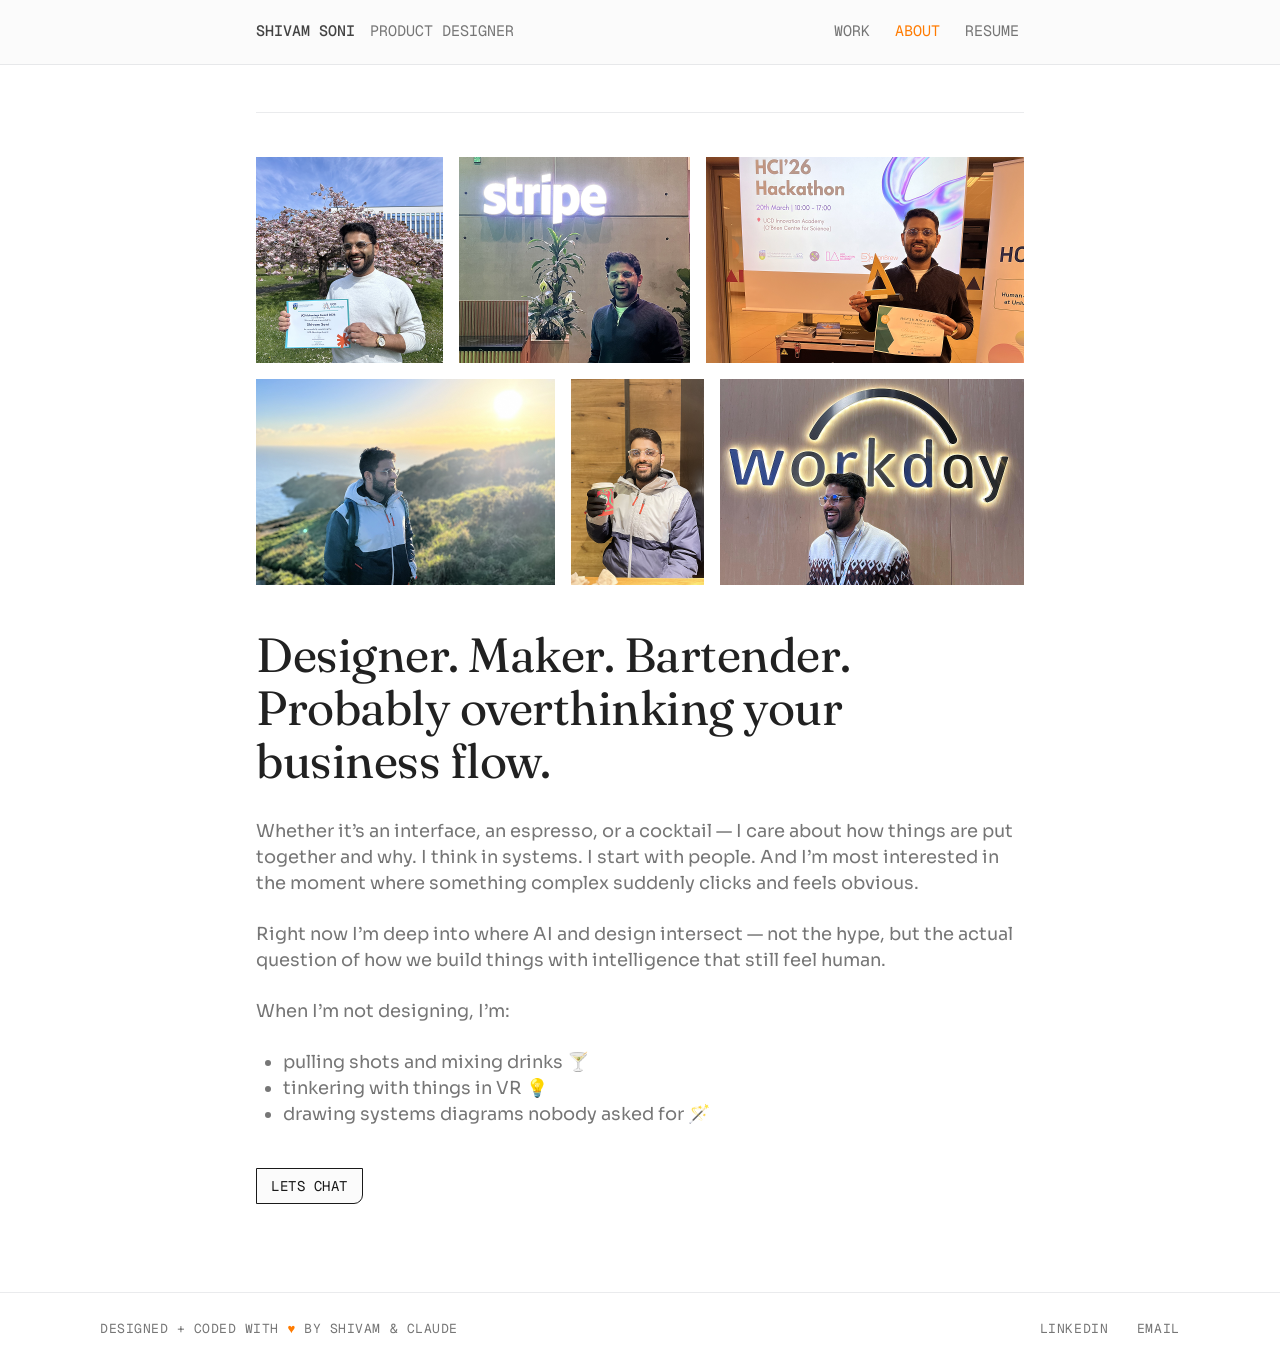
==== about.html @ 8c29c702 "Home mockups: use single supplied image per case; mail-only Lets Chat - Each homepage case media is " ====
<!DOCTYPE html>
<html lang="en">
<head>
  <meta charset="UTF-8" />
  <meta name="viewport" content="width=device-width, initial-scale=1.0" />
  <title>About — Shivam Soni</title>
  <meta name="description" content="About Shivam Soni — product designer, maker and bartender who thinks in systems and starts with people, now working where AI and design intersect." />

  <!-- Open Graph -->
  <meta property="og:type" content="website" />
  <meta property="og:title" content="About — Shivam Soni" />
  <meta property="og:description" content="Designer. Maker. Bartender. Probably overthinking your business flow." />
  <meta property="og:image" content="assets/img/kickfurther/hero.png" />

  <link rel="preconnect" href="https://fonts.googleapis.com" />
  <link rel="preconnect" href="https://fonts.gstatic.com" crossorigin />
  <link href="https://fonts.googleapis.com/css2?family=Fraunces:opsz,wght@9..144,400;9..144,500;9..144,600&family=Mukta:wght@400;500;600;700&family=Sora:wght@400;600&family=Geist+Mono:wght@400;500&display=swap" rel="stylesheet" />
  <link rel="stylesheet" href="assets/css/styles.css" />
</head>
<body class="home about">

  <!-- ===================== TOP NAV ===================== -->
  <header class="site-nav">
    <div class="site-nav__inner">
      <div class="site-nav__rail" aria-hidden="true"></div>
      <div class="site-nav__col">
      <a class="brand" href="index.html">
        <span class="brand__name">Shivam Soni</span>
        <span class="brand__role">Product Designer</span>
      </a>
      <nav class="site-nav__nav" aria-label="Primary">
        <button class="site-nav__toggle" type="button" aria-expanded="false" aria-controls="nav-menu">
          <span>About</span>
          <svg class="site-nav__caret" viewBox="0 0 24 24" fill="none" aria-hidden="true"><path d="M6 9l6 6 6-6" stroke="currentColor" stroke-width="2" stroke-linecap="round" stroke-linejoin="round" /></svg>
        </button>
        <div class="site-nav__links" id="nav-menu">
          <a href="index.html">Work</a>
          <a href="about.html" class="is-current" aria-current="page">About</a>
          <a href="https://drive.google.com/file/d/1szhlKCJLZO5032RSUDJxsAey4lzY45WD/view?usp=drive_link" target="_blank" rel="noopener noreferrer">Resume</a>
        </div>
      </nav>
      </div>
    </div>
  </header>

  <!-- ===================== ABOUT ===================== -->
  <div class="home-layout">
    <main class="home-content">
      <div class="about-stack">

        <hr class="about-divider" />

        <!-- ===== Photo bento ===== -->
        <section class="about-bento" aria-label="Moments">
          <div class="about-bento__row about-bento__row--1">
            <figure class="about-bento__cell asset-slot" data-caption="Cherry blossoms &amp; a certificate">
              <img src="assets/img/about/photo-1.png" alt="Shivam holding a certificate under cherry blossoms" />
            </figure>
            <figure class="about-bento__cell asset-slot" data-caption="At the Stripe office">
              <img src="assets/img/about/photo-2.png" alt="Shivam in front of a Stripe sign" />
            </figure>
            <figure class="about-bento__cell asset-slot" data-caption="HCI&rsquo;26 Hackathon award">
              <img src="assets/img/about/photo-3.png" alt="Shivam holding an award at the HCI 2026 Hackathon" />
            </figure>
          </div>
          <div class="about-bento__row about-bento__row--2">
            <figure class="about-bento__cell asset-slot" data-caption="Sunset over the hills">
              <img src="assets/img/about/photo-4.png" alt="Shivam on a hillside at sunset" />
            </figure>
            <figure class="about-bento__cell asset-slot" data-caption="Coffee in hand">
              <img src="assets/img/about/photo-5.png" alt="Shivam holding a drink" />
            </figure>
            <figure class="about-bento__cell asset-slot" data-caption="At the Workday office">
              <img src="assets/img/about/photo-6.png" alt="Shivam in front of a Workday sign" />
            </figure>
          </div>
        </section>

        <!-- ===== Text ===== -->
        <div class="about-text">
          <h1 class="about-heading">Designer. Maker. Bartender. Probably overthinking your business flow.</h1>

          <div class="about-body">
            <p>Whether it&rsquo;s an interface, an espresso, or a cocktail &mdash; I care about how things are put together and why. I think in systems. I start with people. And I&rsquo;m most interested in the moment where something complex suddenly clicks and feels obvious.</p>
            <p>Right now I&rsquo;m deep into where AI and design intersect &mdash; not the hype, but the actual question of how we build things with intelligence that still feel human.</p>
            <p>When I&rsquo;m not designing, I&rsquo;m:</p>
            <ul>
              <li>pulling shots and mixing drinks &#127864;</li>
              <li>tinkering with things in VR &#128161;</li>
              <li>drawing systems diagrams nobody asked for &#129668;</li>
            </ul>
          </div>
        </div>

      </div>

      <div class="about-cta-wrap">
        <a class="about-cta" href="mailto:shivamsoni164@gmail.com">Lets Chat</a>
      </div>
    </main>
  </div>

  <!-- ===================== FOOTER ===================== -->
  <footer class="site-footer">
    <div class="site-footer__inner">
      <p class="site-footer__credit">Designed + Coded with <span class="heart">&hearts;</span> by Shivam &amp; Claude</p>
      <nav class="site-footer__links" aria-label="Social">
        <a href="https://www.linkedin.com/in/designbyshivam/" target="_blank" rel="noopener noreferrer">LinkedIn</a>
        <a href="mailto:shivamsoni164@gmail.com" target="_blank" rel="noopener noreferrer">Email</a>
      </nav>
    </div>
  </footer>

  <script src="assets/js/main.js"></script>
</body>
</html>
---- assets/css/styles.css ----
/* =====================================================================
   Sahayya case study — Shivam Soni
   Design tokens mirrored from Figma (Portfolio-Collab, node 13:1399)
   ===================================================================== */

:root {
  /* =================================================================
     Design tokens — single source of truth for the whole site.
     Values mirror the Figma "Mode 1" token export (Grey + Tangy Orange).
     ================================================================= */

  /* ---- Grey ramp (Figma "Grey") ---- */
  --grey-40:  #fbfbfb;
  --grey-50:  #fafafa;
  --grey-100: #f5f5f5;
  --grey-200: #e6e6e6;
  --grey-300: #d6d6d6;
  --grey-400: #a5a5a5;
  --grey-500: #767676;
  --grey-600: #575757;
  --grey-700: #434343;
  --grey-800: #212121;
  --grey-900: #1a1a1a;
  --grey-950: #0a0a0a;

  /* ---- Tangy Orange ramp (Figma "Tangy Orange") — brand accent ---- */
  --tangy-50:  #fff9ec;
  --tangy-100: #fff2d3;
  --tangy-200: #ffe2a5;
  --tangy-300: #ffcc6d;
  --tangy-400: #ffab32;
  --tangy-500: #ff910a;
  --tangy-600: #ff7b00;
  --tangy-700: #cc5902;
  --tangy-800: #a1460b;
  --tangy-900: #823b0c;
  --tangy-950: #461c04;

  /* ---- Semantic aliases (use these in components) ---- */
  --accent:        var(--tangy-600);   /* primary brand accent  #ff7b00 */
  --accent-strong: var(--tangy-700);   /* hover / pressed        #cc5902 */
  --accent-soft:   var(--tangy-400);   /* soft accent rules      #ffab32 */
  --accent-tint:   var(--tangy-50);    /* faint accent surface   #fff9ec */

  /* ---- Product / illustrative colours (NOT brand tokens — see note) ---- */
  --blue:       #3b41e3;      /* Sahayya app UI recreation */
  --blue-10:    #f5f5fe;
  --error:      #ff5630;      /* SQL-error dialog (semantic red) */
  --success:    #1f8a4c;      /* "mandatory/positive" status pill */

  /* ---- Surfaces ---- */
  --bg:            #ffffff;
  --persona-bg:    #f6efe6;   /* warm cream card (illustrative) */
  --lavender:      #f4f0fe;   /* hero placeholder tint (illustrative) */
  --hairline:      rgba(50, 64, 79, 0.10);

  /* ---- Type ---- */
  --font-sans: "Mukta", "Ek Mukta", -apple-system, BlinkMacSystemFont, "Segoe UI", Roboto, Arial, sans-serif;
  --font-mono: "Geist Mono", ui-monospace, SFMono-Regular, Menlo, Consolas, monospace;
  /* Serif display face for headings (Fraunces), matching the Figma design */
  --font-display: "Fraunces", Georgia, "Times New Roman", serif;
  /* Body/UI face for the Home + About pages (Figma uses Sora) */
  --font-body: "Sora", -apple-system, BlinkMacSystemFont, "Segoe UI", Roboto, Arial, sans-serif;

  /* ---- Layout ---- */
  --nav-h: 64px;
  --content-max: 768px;
  --sidebar-w: 200px;
  --gutter: 64px;
  --page-pad-x: 60px;
  --wrap-max: 1200px;
  --section-gap: 88px;
}

/* ---------------------------------------------------------------- reset */
*,
*::before,
*::after { box-sizing: border-box; }

html { scroll-behavior: smooth; scroll-padding-top: calc(var(--nav-h) + 24px); }

body {
  margin: 0;
  background: var(--bg);
  color: var(--grey-600);
  font-family: var(--font-sans);
  font-size: 18px;
  line-height: 1.6;
  -webkit-font-smoothing: antialiased;
  text-rendering: optimizeLegibility;
}

img { max-width: 100%; display: block; }
a { color: inherit; text-decoration: none; }

/* ================================================================= NAV */
.site-nav {
  position: sticky;
  top: 0;
  z-index: 100;
  background: var(--grey-40);            /* Figma grey/40 #fbfbfb */
  border-bottom: 1px solid var(--hairline);
}
.site-nav__inner {
  max-width: var(--wrap-max);
  margin: 0 auto;
  min-height: var(--nav-h);
  padding: 20px var(--page-pad-x) 21px;
  display: flex;
  align-items: center;
  gap: var(--gutter);
}
/* Empty rail + capped column mirror the page's content layout exactly,
   so the brand/links line up with the intro + cards below at every width. */
.site-nav__rail { flex: 0 0 var(--sidebar-w); }
.site-nav__col {
  flex: 1 1 auto;
  min-width: 0;
  max-width: var(--content-max);
  display: flex;
  align-items: center;
  justify-content: space-between;
}
.brand {
  display: flex;
  gap: 15px;
  align-items: flex-start;
  font-family: var(--font-mono);
  font-size: 15px;
  line-height: 22.5px;
  text-transform: uppercase;
}
.brand__name  { color: var(--grey-700); font-weight: 500; }
.brand__role  { color: var(--grey-500); }

/* ---- Primary nav wrapper (holds the desktop links + mobile toggle) ---- */
.site-nav__nav { position: relative; display: flex; align-items: center; }

.site-nav__links {
  display: flex;
  align-items: center;
  gap: 15px;
  font-family: var(--font-mono);
  font-size: 15px;
  line-height: 22.5px;
  text-transform: uppercase;
  color: var(--grey-500);
}
.site-nav__links a {
  padding: 0 5px;
  color: var(--grey-500);
  transition: color .18s ease;
}
.site-nav__links a:hover { color: var(--grey-700); }
.site-nav__links a.is-current { color: var(--accent); }

/* ---- Mobile dropdown toggle (hidden on desktop) ---- */
.site-nav__toggle {
  display: none;
  align-items: center;
  gap: 2px;
  padding: 0 5px;
  margin: 0;
  border: 0;
  background: none;
  cursor: pointer;
  font-family: var(--font-mono);
  font-size: 15px;
  line-height: 22.5px;
  text-transform: uppercase;
  color: var(--accent);
}
.site-nav__caret {
  width: 24px;
  height: 24px;
  flex: 0 0 auto;
  transition: transform .18s ease;
}
.site-nav__toggle[aria-expanded="true"] .site-nav__caret { transform: rotate(180deg); }

/* ============================================================== LAYOUT */
.layout {
  max-width: var(--wrap-max);
  margin: 0 auto;
  padding: 72px var(--page-pad-x) 40px;
  display: flex;
  align-items: flex-start;
  gap: var(--gutter);
}

/* ---- Sidebar ---- */
.sidebar {
  position: sticky;
  top: calc(var(--nav-h) + 40px);
  flex: 0 0 var(--sidebar-w);
  width: var(--sidebar-w);
}
.sidebar__back {
  display: inline-block;
  font-family: var(--font-mono);
  font-size: 13px;
  text-transform: uppercase;
  letter-spacing: .06em;
  color: var(--grey-500);
  margin-bottom: 28px;
  transition: color .18s ease;
}
.sidebar__back:hover { color: var(--grey-800); }

.section-nav { display: flex; flex-direction: column; gap: 12px; }
.section-nav__link {
  font-family: var(--font-mono);
  font-size: 13px;
  text-transform: uppercase;
  letter-spacing: .04em;
  color: var(--grey-400);
  transition: color .18s ease;
  width: fit-content;
}
.section-nav__link:hover { color: var(--grey-600); }
.section-nav__link.is-active { color: var(--grey-900); }

/* ---- Content column ---- */
.content {
  flex: 1 1 auto;
  min-width: 0;
  max-width: var(--content-max);
}

.section { margin-bottom: var(--section-gap); }
.section:last-child { margin-bottom: 0; }

/* ============================================================ TYPE-SETS */
.eyebrow {
  font-family: var(--font-mono);
  font-size: 15px;
  letter-spacing: .04em;
  text-transform: uppercase;
  color: var(--grey-400);
  margin: 0 0 22px;
}

.hero__title {
  font-family: var(--font-display);
  font-optical-sizing: auto;
  font-size: clamp(32px, 4.8vw, 48px);
  line-height: 1.06;
  letter-spacing: -0.015em;
  color: var(--grey-800);
  font-weight: 400;
  margin: 0 0 22px;
}
.hero__subtitle {
  font-size: clamp(19px, 2.2vw, 22px);
  line-height: 1.45;
  color: var(--grey-400);
  margin: 0 0 40px;
  max-width: 680px;
}

.section__title {
  font-family: var(--font-display);
  font-optical-sizing: auto;
  font-size: clamp(28px, 4vw, 42px);
  line-height: 1.12;
  letter-spacing: -0.005em;
  color: var(--grey-800);
  font-weight: 400;
  margin: 0 0 20px;
}

.body {
  font-size: clamp(18px, 2.2vw, 22px);
  line-height: 1.45;
  color: var(--grey-500);
  margin: 0 0 22px;
  max-width: var(--content-max);
}
.body:last-child { margin-bottom: 0; }
.body strong { color: var(--grey-800); font-weight: 600; }

.caption {
  font-family: var(--font-mono);
  font-size: 13px;
  color: var(--grey-400);
  margin: 12px 0 28px;
}

/* ================================================================ META */
.meta {
  display: grid;
  grid-template-columns: repeat(4, 1fr);
  gap: 48px;
  margin: 0;
  padding-top: 8px;
}
.meta__col dt {
  font-family: var(--font-mono);
  font-size: 14px;
  text-transform: uppercase;
  letter-spacing: .03em;
  color: var(--grey-500);
  margin-bottom: 8px;
}
.meta__col dd {
  margin: 0;
  font-size: 16px;
  line-height: 1.5;
  color: var(--grey-600);
}

/* ======================================================= ASSET SLOTS */
/* Framed placeholders that "just work" whether or not the real
   exported image is present. When the <img> loads, it covers the
   placeholder; when it 404s, main.js reveals a labelled panel.       */
.asset-slot {
  position: relative;
  margin: 0 0 32px;
  border: 1px solid var(--hairline);
  border-radius: 6px;
  overflow: hidden;
  background: var(--lavender);
}
.asset-slot img { width: 100%; height: auto; display: block; }

.asset-slot.is-missing { background: var(--grey-40); }
.asset-slot.is-missing img { display: none; }
.asset-slot.is-missing::after {
  content: attr(data-caption) " — add to /images";
  display: flex;
  align-items: center;
  justify-content: center;
  text-align: center;
  padding: 24px;
  min-height: 100%;
  font-family: var(--font-mono);
  font-size: 13px;
  color: var(--grey-400);
  background:
    repeating-linear-gradient(45deg, transparent, transparent 11px, rgba(0,0,0,.02) 11px, rgba(0,0,0,.02) 12px);
}
/* Give empty slots a sensible height via aspect ratios */
.hero__image { aspect-ratio: 766 / 512; }
.diagram { aspect-ratio: 761 / 325; }
.diagram--matrix { aspect-ratio: 768 / 630; background: var(--grey-40); }
.diagram--wide { aspect-ratio: 768 / 158; }
.asset-slot.is-missing { aspect-ratio: auto; }
/* When a real image is present, let it define the height (avoids crop/gap
   when an export's ratio differs slightly from the placeholder box). */
.asset-slot:has(img) { aspect-ratio: auto; border: none; background: transparent; border-radius: 0; }
.asset-slot.is-missing.hero__image::after { min-height: 320px; }
.asset-slot.is-missing.diagram::after { min-height: 240px; }
.asset-slot.is-missing.diagram--matrix::after { min-height: 420px; }
.asset-slot.is-missing.diagram--wide::after { min-height: 120px; }

/* Small dialog image — keep it dialog-sized, not full width */
.error-slot { max-width: 420px; }

/* ============================================================ PERSONA */
.persona {
  display: grid;
  grid-template-columns: 320px 1fr;
  gap: 0;
  background: var(--persona-bg);
  border-radius: 10px;
  overflow: hidden;
  margin-bottom: 40px;
}
.persona__media {
  position: relative;
  min-height: 340px;
  background: #e9ddcb;
}
.persona__photo {
  margin: 0;
  border: none;
  border-radius: 0;
  height: 100%;
  background: #e2d4bf;
}
.persona__photo,
.persona__photo img { height: 100%; }
.persona__photo img { object-fit: cover; }
.persona__photo.is-missing { aspect-ratio: auto; }
.persona__photo.is-missing::after { min-height: 340px; }

.persona__body { padding: 32px 34px; }
.persona__kicker {
  font-family: var(--font-mono);
  font-size: 12px;
  letter-spacing: .08em;
  text-transform: uppercase;
  color: var(--accent);
  margin: 0 0 14px;
}
.persona__name {
  font-size: 32px;
  line-height: 1.1;
  font-weight: 600;
  color: var(--grey-800);
  margin: 0 0 14px;
}
.persona__name span { color: var(--accent); }
.persona__desc {
  font-size: 16px;
  color: var(--grey-600);
  margin: 0 0 20px;
}
.persona__quote {
  margin: 0 0 22px;
  padding-left: 16px;
  border-left: 2px solid var(--accent-soft);
  font-size: 16px;
  font-style: italic;
  color: var(--grey-700);
}

/* ---- chips ---- */
.chip-row { list-style: none; margin: 0; padding: 0; display: flex; flex-wrap: wrap; gap: 8px; }
.chip {
  font-family: var(--font-mono);
  font-size: 12px;
  letter-spacing: .02em;
  color: var(--grey-600);
  background: rgba(255, 255, 255, 0.7);
  border: 1px solid rgba(0, 0, 0, 0.06);
  border-radius: 999px;
  padding: 6px 12px;
  white-space: nowrap;
}
.chip--overlay {
  position: absolute;
  z-index: 2;
  background: rgba(255, 255, 255, 0.92);
  box-shadow: 0 2px 10px rgba(0, 0, 0, 0.08);
}
.chip--a { top: 16px; left: 16px; }
.chip--b { bottom: 16px; left: 16px; }

/* =============================================================== HMW */
.hmw { list-style: none; margin: 22px 0; padding: 0; display: flex; flex-direction: column; gap: 28px; }
.hmw__item {
  border-left: 2px solid var(--accent-soft);
  padding: 2px 0 2px 18px;
  font-style: italic;
  font-size: 18px;
  line-height: 1.5;
  color: var(--grey-600);
}
.hmw__item strong { color: var(--grey-800); font-weight: 600; }

/* ========================================================= UI CARD */
.ui-card {
  border: 1px solid var(--grey-300);
  border-radius: 8px;
  overflow: hidden;
  background: #fff;
  box-shadow: 0 8px 30px rgba(0, 0, 0, 0.05);
  margin: 8px 0 4px;
}
.ui-card__tabs {
  display: flex;
  flex-wrap: wrap;
  gap: 4px;
  padding: 10px 14px 0;
  background: var(--blue-10);
  border-bottom: 1px solid var(--grey-300);
}
.ui-tab {
  font-family: var(--font-mono);
  font-size: 12px;
  color: var(--grey-500);
  padding: 8px 12px;
  border-radius: 6px 6px 0 0;
}
.ui-tab.is-active { color: var(--blue); background: #fff; font-weight: 500; box-shadow: inset 0 -2px 0 var(--blue); }
.ui-card__meta {
  display: flex;
  align-items: center;
  flex-wrap: wrap;
  gap: 10px;
  padding: 14px 18px;
  font-family: var(--font-mono);
  font-size: 12px;
  color: var(--grey-500);
}
.ui-status {
  font-family: var(--font-mono);
  font-size: 11px;
  text-transform: uppercase;
  letter-spacing: .04em;
  padding: 3px 9px;
  border-radius: 999px;
}
.ui-status--positive { color: var(--success); background: rgba(31, 138, 76, 0.10); }
.ui-status--mandatory { color: var(--accent); background: var(--accent-tint); }

.ui-table-wrap { overflow-x: auto; }
.ui-table { width: 100%; border-collapse: collapse; font-size: 14px; min-width: 460px; }
.ui-table th {
  text-align: left;
  font-family: var(--font-mono);
  font-size: 11px;
  text-transform: uppercase;
  letter-spacing: .04em;
  color: var(--grey-400);
  font-weight: 500;
  padding: 10px 18px;
  border-bottom: 1px solid var(--grey-300);
  background: var(--grey-40);
}
.ui-table td { padding: 11px 18px; color: var(--grey-700); border-bottom: 1px solid var(--grey-300); }
.ui-table__section td {
  font-family: var(--font-mono);
  font-size: 11px;
  text-transform: uppercase;
  letter-spacing: .05em;
  color: var(--grey-500);
  background: var(--blue-10);
}
.ui-table tbody tr:last-child td { border-bottom: none; }
.ui-card__remark {
  margin: 0;
  padding: 14px 18px 16px;
  font-size: 14px;
  color: var(--grey-600);
  border-top: 1px solid var(--grey-300);
}
.ui-card__remark span {
  font-family: var(--font-mono);
  font-size: 11px;
  text-transform: uppercase;
  letter-spacing: .04em;
  color: var(--grey-400);
  margin-right: 10px;
}

/* ======================================================= ERROR CARD */
.error-card {
  border: 1px solid rgba(255, 86, 48, 0.35);
  border-radius: 8px;
  background: #fff;
  max-width: 420px;
  margin: 8px 0 32px;
  overflow: hidden;
  box-shadow: 0 8px 30px rgba(0, 0, 0, 0.05);
}
.error-card__head {
  display: flex;
  align-items: center;
  gap: 10px;
  background: rgba(255, 86, 48, 0.08);
  color: var(--error);
  font-weight: 600;
  font-size: 15px;
  padding: 14px 18px;
  border-bottom: 1px solid rgba(255, 86, 48, 0.2);
}
.error-card__dot { width: 10px; height: 10px; border-radius: 50%; background: var(--error); flex: 0 0 auto; }
.error-card__label {
  font-family: var(--font-mono);
  font-size: 11px;
  text-transform: uppercase;
  letter-spacing: .05em;
  color: var(--grey-400);
  margin: 16px 18px 6px;
}
.error-card__body { margin: 0; padding: 0 18px 18px; font-size: 14px; color: var(--grey-600); line-height: 1.6; }

/* ============================================================= FOOTER */
.site-footer {
  border-top: 1px solid var(--hairline);
  margin-top: 40px;
}
.site-footer__inner {
  max-width: var(--wrap-max);
  margin: 0 auto;
  padding: 26px var(--page-pad-x);
  display: flex;
  align-items: center;
  justify-content: space-between;
  gap: 20px;
}
.site-footer__credit {
  font-family: var(--font-mono);
  font-size: 13px;
  text-transform: uppercase;
  letter-spacing: .04em;
  color: var(--grey-500);
  margin: 0;
}
.heart { color: var(--accent); }
.site-footer__links {
  display: flex;
  gap: 28px;
  font-family: var(--font-mono);
  font-size: 13px;
  text-transform: uppercase;
  letter-spacing: .05em;
  color: var(--grey-500);
}
.site-footer__links a { transition: color .18s ease; }
.site-footer__links a:hover { color: var(--grey-800); }

/* ============================================================== HOME */
.visually-hidden {
  position: absolute; width: 1px; height: 1px; padding: 0; margin: -1px;
  overflow: hidden; clip: rect(0 0 0 0); white-space: nowrap; border: 0;
}
/* Homepage has no sidebar, so its content is a single column centred on
   the page (not offset by an empty rail like the case-study layout). */
.home-layout {
  max-width: calc(var(--content-max) + var(--page-pad-x) * 2);
  margin: 0 auto;
  padding: 72px var(--page-pad-x) 40px;
}
.home-rail { display: none; }
.home-content { min-width: 0; max-width: none; }

/* Centre the shared nav on the homepage so it lines up with that column */
.home .site-nav__rail { display: none; }
.home .site-nav__col { margin: 0 auto; }

/* =====================================================================
   HOME PAGE (Figma 273:76 desktop / 313:3715 mobile)
   Wide two-column layout: hero (heading + intro), then case rows pairing
   a text column with a MacBook browser mockup. Two-column >=1280px,
   single-column stack below (tablet + mobile).
   ===================================================================== */
/* Full-width nav on the homepage (no sidebar rail; not the centred About nav) */
.hp .site-nav__rail { display: none; }
.hp .site-nav__col { max-width: none; }

.hp-main {
  max-width: calc(1602px + var(--page-pad-x) * 2);
  margin: 0 auto;
  padding: clamp(48px, 8vw, 120px) var(--page-pad-x);
}
.hp-stack { display: flex; flex-direction: column; gap: 44px; }

/* ---- Hero ---- */
.hp-hero {
  display: flex;
  gap: 60px;
  align-items: flex-end;
  padding-bottom: 40px;
}
.hp-hero__title {
  flex: 642 1 0;
  min-width: 0;
  margin: 0;
  font-family: var(--font-display);
  font-optical-sizing: auto;
  font-weight: 400;
  font-size: clamp(24px, 3.4vw, 45px);
  line-height: 1.3;
  letter-spacing: -0.023em;
  color: var(--grey-900);
}
.hp-hero__title strong { font-weight: 600; }
.hp-hero__intro {
  flex: 900 1 0;
  min-width: 0;
  margin: 0;
  font-family: var(--font-body);
  font-size: clamp(14px, 1.15vw, 18px);
  line-height: 1.56;
  letter-spacing: 0.005em;
  color: var(--grey-700);
}
.hp-hero__intro strong { font-weight: 600; }

.hp-divider { border: 0; border-top: 1px solid var(--grey-300); margin: 0; }

/* ---- Work ---- */
.hp-work { display: flex; flex-direction: column; gap: 60px; padding-top: 40px; }
.hp-case {
  display: flex;
  gap: 60px;
  align-items: flex-start;
  text-decoration: none;
  color: inherit;
  border-radius: 12px;
  outline-offset: 8px;
}
.hp-case__text {
  flex: 642 1 0;
  min-width: 0;
  display: flex;
  flex-direction: column;
  gap: 36px;
}
.hp-case__head { display: flex; flex-direction: column; gap: 22px; }
.hp-eyebrow {
  font-family: var(--font-mono);
  font-size: clamp(12px, 1vw, 16px);
  line-height: 1.4;
  letter-spacing: .02em;
  text-transform: uppercase;
  color: var(--grey-400);
  margin: 0;
}
.hp-case__title {
  font-family: var(--font-display);
  font-optical-sizing: auto;
  font-weight: 400;
  font-size: clamp(22px, 2.6vw, 34px);
  line-height: 1.14;
  letter-spacing: -0.01em;
  color: var(--grey-900);
  margin: 0;
  transition: color .2s ease;
}
.hp-case__subtitle {
  font-family: var(--font-body);
  font-size: clamp(14px, 1.15vw, 18px);
  line-height: 1.45;
  color: var(--grey-700);
  margin: 0;
}
.hp-meta { display: flex; flex-wrap: wrap; gap: 16px 16px; margin: 0; }
.hp-meta__col { display: flex; flex-direction: column; gap: 8px; flex: 0 0 auto; min-width: 140px; }
.hp-meta__col dt {
  font-family: var(--font-mono);
  font-size: clamp(12px, 1vw, 16px);
  line-height: 1.4;
  text-transform: uppercase;
  color: var(--grey-600);
}
.hp-meta__col dd {
  margin: 0;
  font-family: var(--font-body);
  font-size: clamp(14px, 1.15vw, 18px);
  line-height: 1.33;
  color: var(--grey-400);
}
.hp-case:hover .hp-case__title { color: var(--accent); }
.hp-case:focus-visible { outline: 2px solid var(--accent); }

/* ---- Case media (single browser-mockup image supplied by the designer) ---- */
.hp-case__media { flex: 900 1 0; min-width: 0; margin: 0; }
.hp-case__media.asset-slot { border: 0; border-radius: 0; background: transparent; }
.hp-case__media.asset-slot:not(.is-missing) { aspect-ratio: auto; }
.hp-case__media img { width: 100%; height: auto; display: block; }
/* Placeholder box until the mockup image is uploaded */
.hp-case__media.is-missing { aspect-ratio: 1600 / 1000; background: var(--grey-100); }
.hp-case__media.is-missing::after { min-height: 200px; }

/* Stack to a single column on tablet + mobile; laptop mockup goes on top */
@media (max-width: 1279px) {
  .hp-hero { flex-direction: column; align-items: flex-start; gap: 30px; padding-bottom: 0; }
  .hp-case { flex-direction: column; gap: 24px; }
  .hp-case__text { width: 100%; }
  .hp-case__media { width: 100%; order: -1; }
  .hp-work { gap: 44px; }
}

/* ========================================================= ANIMATION */
.fade-in { opacity: 0; transform: translateY(18px); transition: opacity .6s ease, transform .6s ease; }
.fade-in.visible { opacity: 1; transform: none; }
@media (prefers-reduced-motion: reduce) {
  html { scroll-behavior: auto; }
  .fade-in { opacity: 1; transform: none; transition: none; }
}

/* ========================================================= RESPONSIVE */
@media (max-width: 1080px) {
  :root { --page-pad-x: 40px; --gutter: 44px; --sidebar-w: 176px; }
}

@media (max-width: 900px) {
  :root { --page-pad-x: 32px; --section-gap: 64px; }
  /* Sidebar collapses, so the nav spans the full width too */
  .site-nav__rail { display: none; }
  .site-nav__col { max-width: none; }
  /* align-items:stretch pins the content column to the screen width so
     wide children (e.g. the Kickfurther blueprint strip) scroll inside
     their own box instead of blowing the page out horizontally. */
  .layout { flex-direction: column; align-items: stretch; padding-top: 40px; gap: 0; }
  .sidebar {
    position: static;
    width: 100%;
    flex-basis: auto;
    margin-bottom: 40px;
    padding-bottom: 20px;
    border-bottom: 1px solid var(--hairline);
  }
  .sidebar__back { margin-bottom: 18px; }
  .section-nav {
    flex-direction: row;
    flex-wrap: wrap;
    gap: 10px 18px;
  }
  .content { max-width: none; }
  .persona { grid-template-columns: 1fr; }
  .persona__media { min-height: 260px; }
  .persona__photo.is-missing::after { min-height: 220px; }
}

@media (max-width: 640px) {
  :root { --page-pad-x: 20px; --nav-h: 60px; }
  body { font-size: 16px; }
  .site-nav__inner { padding: 20px var(--page-pad-x) 21px; }

  /* Collapse the inline links into a dropdown revealed by the toggle */
  .site-nav__toggle { display: inline-flex; }
  .site-nav__links {
    display: none;
    position: absolute;
    top: calc(100% + 21px);
    right: 0;
    flex-direction: column;
    align-items: flex-start;
    gap: 15px;
    width: 120px;
    padding: 20px;
    background: var(--grey-100);                  /* Figma grey/100 */
    box-shadow: 0 2px 1px rgba(165, 165, 165, 0.1);
    z-index: 110;
  }
  .site-nav__links.is-open { display: flex; }

  .meta { grid-template-columns: repeat(2, 1fr); gap: 28px; }
  .persona__body { padding: 24px; }
  .site-footer__inner { flex-direction: column; align-items: flex-start; gap: 14px; }
}

@media (max-width: 400px) {
  .meta { grid-template-columns: 1fr; }
}

/* ---- Home responsive ---- */
@media (max-width: 900px) {
  .home-layout { padding-top: 40px; gap: 0; }
  .home-rail { display: none; }
  .home-content { max-width: none; }
}


/* =====================================================================
   Kickfurther case study — page-specific overrides
   Type system differs from Sahayya: Fraunces (display, serif) for
   headings, Ek Mukta for body, mono for labels. Merged into this single stylesheet (scoped to body.kf).
   ===================================================================== */

body.kf {
  /* Redefine the shared font tokens for this page only */
  --font-sans: "Mukta", "Ek Mukta", -apple-system, BlinkMacSystemFont, "Segoe UI", Roboto, Arial, sans-serif;
  --font-display: "Fraunces", Georgia, "Times New Roman", serif;
  --font-mono: "Geist Mono", ui-monospace, SFMono-Regular, Menlo, Consolas, monospace;

  /* Kickfurther-specific tokens */
  --kf-purple: #8b3fa3;
  --red-200: #fee5ea;
  --red-700: #ed3355;
  --red-800: #c72850;

  font-size: 18px;
}

/* ---- Type tuning for the serif/sans pairing ---- */
.kf .eyebrow { font-size: 15px; color: var(--grey-600); }

.kf .hero__title {
  font-weight: 400;
  font-size: clamp(32px, 4.8vw, 48px);
  line-height: 1.06;
  letter-spacing: -0.015em;
  font-optical-sizing: auto;
}
.kf .hero__subtitle {
  font-size: clamp(19px, 2.2vw, 22px);
  line-height: 1.45;
  color: var(--grey-400);
  max-width: 680px;
}
.kf .section__title {
  font-weight: 400;
  font-size: clamp(28px, 4vw, 42px);
  line-height: 1.12;
  letter-spacing: -0.005em;
  font-optical-sizing: auto;
}
.kf .body {
  font-size: clamp(18px, 2.2vw, 22px);
  line-height: 1.45;
  color: var(--grey-500);
}

/* ---- Sub-section headings (Ek Mukta Medium 26) ---- */
.kf-subhead {
  font-family: var(--font-sans);
  font-weight: 500;
  font-size: clamp(21px, 2.6vw, 26px);
  line-height: 1.25;
  color: var(--grey-700);
  margin: 10px 0 20px;
}

/* ---- The "in the dark" statements: Ek Mukta 22 / grey-700, bold lead-in,
       subtle grey-40 fill + orange left rule (per Figma) ---- */
.kf .hmw { gap: 30px; }
.kf .hmw__item {
  font-style: normal;
  font-size: clamp(18px, 2.2vw, 22px);
  line-height: 1.45;
  color: var(--grey-700);
  background: var(--grey-40);
  padding: 6px 0 6px 15px;
}
.kf .hmw__item strong { color: var(--grey-700); font-weight: 700; }

/* ===================================================== PROMISE CARDS */
.kf-cards {
  list-style: none;
  margin: 32px 0;
  padding: 0;
  display: grid;
  grid-template-columns: repeat(3, 1fr);
  gap: 24px;
}
.kf-card {
  display: flex;
  flex-direction: column;
  gap: 16px;
  background: var(--grey-50);
  border-radius: 12px;
  padding: 24px;
}
.kf-card__icon {
  width: 44px;
  height: 44px;
  border-radius: 50%;
  background: var(--kf-purple);
  display: flex;
  align-items: center;
  justify-content: center;
  flex: 0 0 auto;
  color: #fff;
}
.kf-card__icon svg { width: 20px; height: 20px; display: block; }
.kf-card__title {
  font-family: var(--font-sans);
  font-weight: 600;
  font-size: 20px;
  line-height: 1.25;
  color: var(--grey-900);
  margin: 0;
}
.kf-card__desc {
  font-size: 16px;
  line-height: 1.5;
  color: var(--grey-500);
  margin: 0;
}

/* ============================================== COMPLIANCE / ALERTS */
.kf-status {
  border: 1px solid var(--grey-200);
  border-radius: 10px;
  overflow: hidden;
  background: #fff;
  box-shadow: 0 8px 30px rgba(0, 0, 0, 0.05);
  margin: 8px 0 40px;
}
.kf-status__tabs {
  display: flex;
  flex-wrap: wrap;
  gap: 6px 22px;
  padding: 16px 20px;
  border-bottom: 1px solid var(--grey-200);
  background: var(--grey-40);
}
.kf-status__tab {
  display: inline-flex;
  align-items: center;
  gap: 8px;
  font-family: var(--font-mono);
  font-size: 12px;
  letter-spacing: .02em;
  text-transform: uppercase;
  color: var(--grey-600);
}
.kf-x {
  display: inline-flex;
  align-items: center;
  justify-content: center;
  width: 16px;
  height: 16px;
  border-radius: 50%;
  background: var(--red-700);
  color: #fff;
  font-size: 12px;
  line-height: 1;
}
.kf-alerts { list-style: none; margin: 0; padding: 14px 16px; display: flex; flex-direction: column; gap: 10px; }
.kf-alert {
  background: var(--red-200);
  color: var(--red-800);
  border-radius: 8px;
  padding: 12px 16px;
  font-size: 14px;
  line-height: 1.45;
}
.kf-alert a { color: var(--red-800); font-weight: 600; text-decoration: underline; text-underline-offset: 2px; }

/* ===================================================== BLUEPRINT STRIP */
.kf-strip {
  display: flex;
  gap: 16px;
  overflow-x: auto;
  padding-bottom: 10px;
  margin: 8px 0 32px;
  scroll-snap-type: x mandatory;
  -webkit-overflow-scrolling: touch;
}
.kf-strip__item {
  flex: 0 0 auto;
  height: clamp(240px, 40vw, 380px);
  margin: 0;
  scroll-snap-align: start;
}
.kf-strip__item img { width: auto; height: 100%; max-width: none; }

/* ===================================================== STAT TILES */
.kf-stats {
  display: grid;
  grid-template-columns: repeat(2, 1fr);
  gap: 24px;
  margin: 28px 0 8px;
}
.kf-stat {
  background: var(--grey-50);
  border: none;
  border-top: 3px solid var(--accent-soft);
  border-radius: 0;
  padding: 22px 24px;
  display: flex;
  flex-direction: column;
  gap: 12px;
}
.kf-stat__icon { width: 29px; height: 29px; color: var(--accent); flex: 0 0 auto; }
.kf-stat__icon svg { width: 100%; height: 100%; display: block; }
.kf-stat__num {
  font-family: var(--font-sans);
  font-weight: 700;
  font-size: clamp(34px, 4.6vw, 42px);
  line-height: 1;
  color: var(--grey-700);
}
.kf-stat__label {
  font-size: clamp(18px, 2.2vw, 24px);
  line-height: 1.35;
  color: var(--grey-700);
}

/* ===================================================== ASSET ASPECTS */
.kf .diagram--marketplace { aspect-ratio: 768 / 337; }
.kf .diagram--flow        { aspect-ratio: 768 / 420; }
.kf .diagram--investor    { aspect-ratio: 768 / 253; }
.kf .diagram--business    { aspect-ratio: 768 / 456; }
.kf .diagram--wide        { aspect-ratio: 840 / 193; }

.kf .asset-slot.is-missing.diagram--marketplace::after { min-height: 220px; }
.kf .asset-slot.is-missing.diagram--flow::after        { min-height: 280px; }
.kf .asset-slot.is-missing.diagram--investor::after    { min-height: 180px; }
.kf .asset-slot.is-missing.diagram--business::after    { min-height: 320px; }
.kf .asset-slot.is-missing.diagram--wide::after        { min-height: 150px; }
.kf .asset-slot.is-missing.kf-strip__item::after       { min-height: 220px; }

/* ===================================================== RESPONSIVE */
@media (max-width: 900px) {
  .kf-cards { grid-template-columns: 1fr; gap: 28px; }
}
@media (max-width: 640px) {
  body.kf { font-size: 17px; }
  .kf-stats { grid-template-columns: 1fr; }
  .kf-strip__item { flex-basis: 92%; }
}


/* =====================================================================
   About page (Figma node 236:2569) — centred column, photo bento,
   display heading + body. Reuses .home-layout / .home-content centring.
   ===================================================================== */
body.about .home-layout { padding-top: 47px; padding-bottom: 48px; }

.about-stack { display: flex; flex-direction: column; gap: 44px; width: 100%; }
.about-divider { border: 0; border-top: 1px solid var(--hairline); margin: 0; width: 100%; }

/* Photo bento — 768 × 428, two rows of three (widths per Figma). */
.about-bento {
  display: flex;
  flex-direction: column;
  gap: 16px;
  width: 100%;
  aspect-ratio: 768 / 428;
}
.about-bento__row { display: flex; gap: 16px; flex: 1 1 0; min-height: 0; }
.about-bento__cell {
  position: relative;
  min-width: 0;
  height: 100%;
  margin: 0;
  overflow: hidden;
  border-radius: 0;
}
.about-bento__cell img { width: 100%; height: 100%; object-fit: cover; display: block; }
/* Flex-grow ratios reproduce the exact column widths at 768 and scale down. */
.about-bento__row--1 .about-bento__cell:nth-child(1) { flex: 187 0 0; }
.about-bento__row--1 .about-bento__cell:nth-child(2) { flex: 231 0 0; }
.about-bento__row--1 .about-bento__cell:nth-child(3) { flex: 318 0 0; }
.about-bento__row--2 .about-bento__cell:nth-child(1) { flex: 299 0 0; }
.about-bento__row--2 .about-bento__cell:nth-child(2) { flex: 133 0 0; }
.about-bento__row--2 .about-bento__cell:nth-child(3) { flex: 304 0 0; }
/* Keep the missing-image placeholder filling its cell until photos are added */
.about-bento__cell.is-missing { aspect-ratio: auto; }
.about-bento__cell.is-missing::after { min-height: 100%; }

.about-text { display: flex; flex-direction: column; gap: 32px; width: 100%; }
.about-heading {
  font-family: var(--font-display);
  font-optical-sizing: auto;
  font-weight: 400;
  font-size: clamp(24px, 4.8vw, 48px);
  line-height: 1.1;
  letter-spacing: -0.01em;
  color: var(--grey-800);
  margin: 0;
}
/* Body switches to Sora (Figma) — 18/25 desktop, 14/24 mobile */
.about-body p {
  font-family: var(--font-body);
  font-size: clamp(14px, 1.4vw, 18px);
  line-height: 1.45;
  color: var(--grey-500);
  margin: 0 0 25px;
}
.about-body p:last-child { margin-bottom: 0; }
.about-body ul { margin: 0; padding-left: 27px; list-style: disc; }
.about-body li {
  font-family: var(--font-body);
  font-size: clamp(14px, 1.4vw, 18px);
  line-height: 1.45;
  color: var(--grey-500);
}

/* "Lets Chat" button — bordered pill, only the bottom-right corner rounded */
.about-cta-wrap { margin-top: 40px; }
.about-cta {
  display: inline-flex;
  align-items: center;
  justify-content: center;
  padding: 10px 14px;
  background: var(--grey-40);
  border: 1px solid var(--grey-900);
  border-radius: 0 0 9px 0;
  font-family: var(--font-mono);
  font-size: 14px;
  line-height: 1;
  letter-spacing: .04em;
  text-transform: uppercase;
  color: var(--grey-900);
  transition: background .18s ease, color .18s ease;
}
.about-cta:hover { background: var(--grey-900); color: var(--grey-40); }

@media (max-width: 640px) {
  .about-bento { aspect-ratio: auto; }
  .about-bento__row { height: 150px; flex: 0 0 auto; gap: 4px; }
  .about-bento { gap: 8px; }
  .about-divider { display: none; }
}
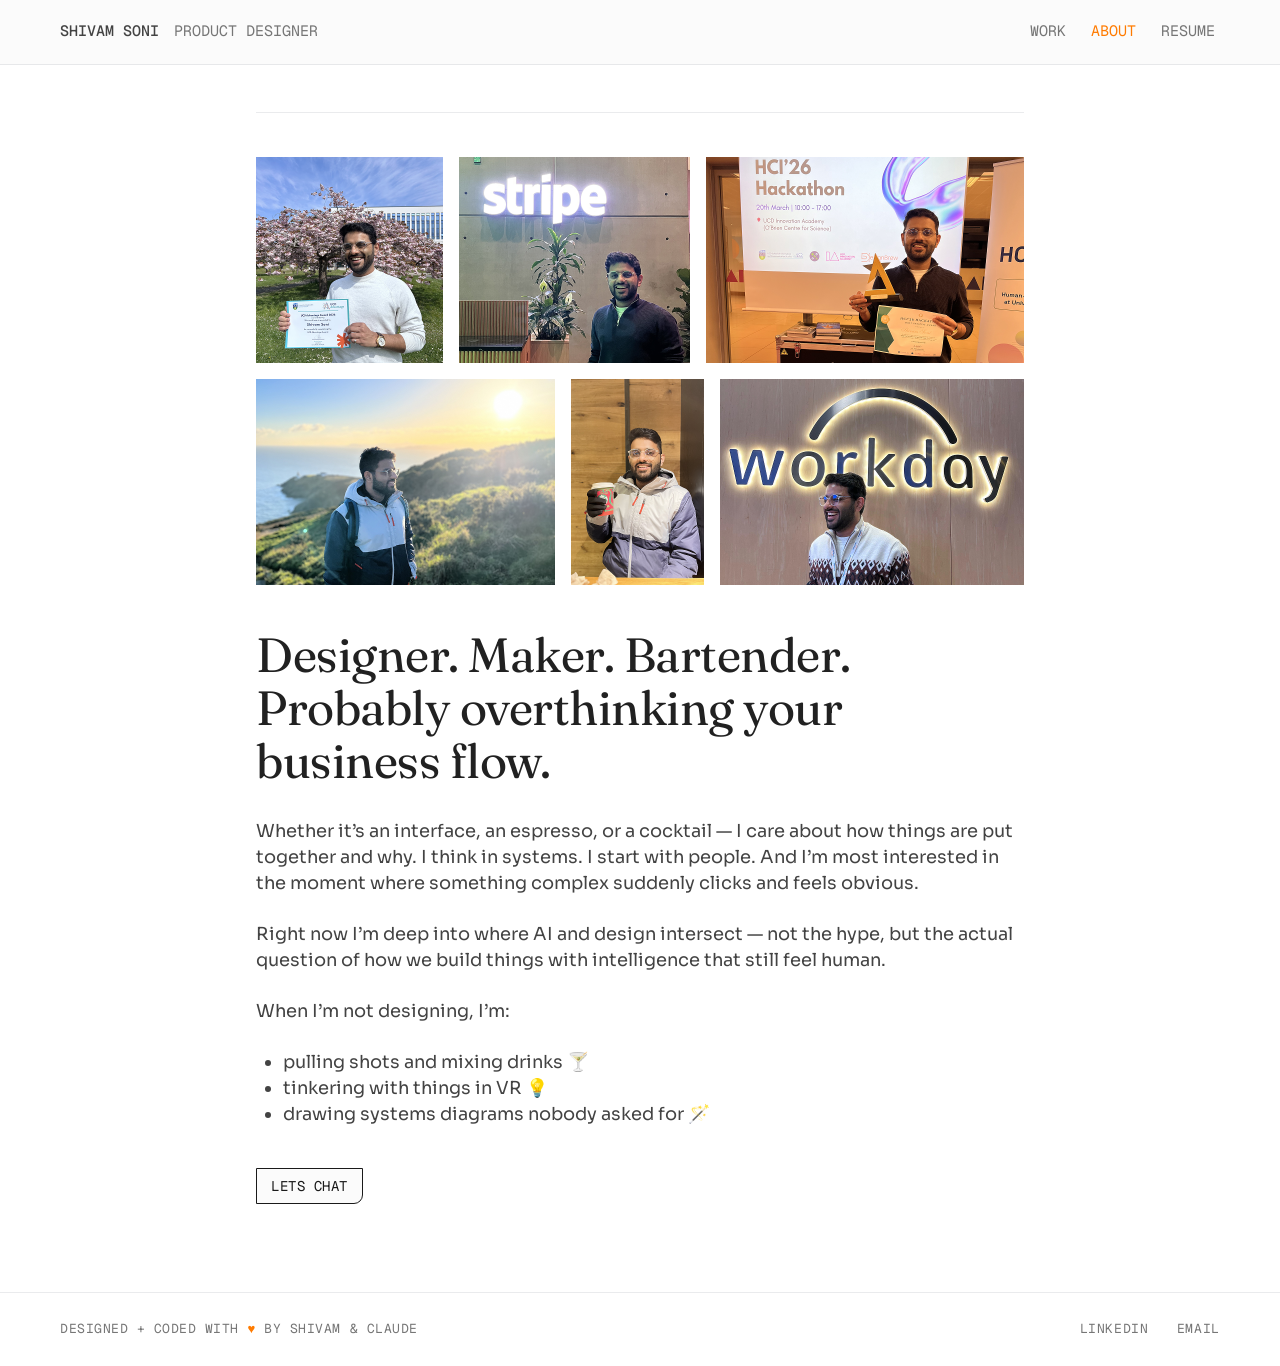
==== commit 95346a05: "Cache-bust CSS and JS links (?v=) so deploys show the latest styles Browsers were serving a stale st" ====
--- a/about.html
+++ b/about.html
@@ -3,6 +3,17 @@
 <head>
   <meta charset="UTF-8" />
   <meta name="viewport" content="width=device-width, initial-scale=1.0" />
+  <!-- Microsoft Clarity -->
+  <script type="text/javascript">
+    (function(c,l,a,r,i,t,y){
+        c[a]=c[a]||function(){(c[a].q=c[a].q||[]).push(arguments)};
+        t=l.createElement(r);t.async=1;t.src="https://www.clarity.ms/tag/"+i;
+        y=l.getElementsByTagName(r)[0];y.parentNode.insertBefore(t,y);
+    })(window, document, "clarity", "script", "ylozhf8jq7");
+  </script>
+  <link rel="icon" href="assets/favicon.svg" type="image/svg+xml" />
+  <link rel="icon" href="assets/favicon-32.png" sizes="32x32" type="image/png" />
+  <link rel="apple-touch-icon" href="assets/apple-touch-icon.png" />
   <title>About — Shivam Soni</title>
   <meta name="description" content="About Shivam Soni — product designer, maker and bartender who thinks in systems and starts with people, now working where AI and design intersect." />
 
@@ -15,7 +26,7 @@
   <link rel="preconnect" href="https://fonts.googleapis.com" />
   <link rel="preconnect" href="https://fonts.gstatic.com" crossorigin />
   <link href="https://fonts.googleapis.com/css2?family=Fraunces:opsz,wght@9..144,400;9..144,500;9..144,600&family=Mukta:wght@400;500;600;700&family=Sora:wght@400;600&family=Geist+Mono:wght@400;500&display=swap" rel="stylesheet" />
-  <link rel="stylesheet" href="assets/css/styles.css" />
+  <link rel="stylesheet" href="assets/css/styles.css?v=20261002" />
 </head>
 <body class="home about">
 
@@ -95,7 +106,7 @@
       </div>
 
       <div class="about-cta-wrap">
-        <a class="about-cta" href="mailto:shivamsoni164@gmail.com">Lets Chat</a>
+        <a class="about-cta" href="https://mail.google.com/mail/?view=cm&amp;fs=1&amp;to=shivamsoni164@gmail.com" target="_blank" rel="noopener noreferrer">Lets Chat</a>
       </div>
     </main>
   </div>
@@ -111,6 +122,6 @@
     </div>
   </footer>
 
-  <script src="assets/js/main.js"></script>
+  <script src="assets/js/main.js?v=20261002"></script>
 </body>
 </html>
--- a/assets/css/styles.css
+++ b/assets/css/styles.css
@@ -102,7 +102,8 @@
   border-bottom: 1px solid var(--hairline);
 }
 .site-nav__inner {
-  max-width: var(--wrap-max);
+  /* Uniform nav width across every page (1602 content + 60px gutters). */
+  max-width: calc(1602px + var(--page-pad-x) * 2);
   margin: 0 auto;
   min-height: var(--nav-h);
   padding: 20px var(--page-pad-x) 21px;
@@ -110,13 +111,13 @@
   align-items: center;
   gap: var(--gutter);
 }
-/* Empty rail + capped column mirror the page's content layout exactly,
-   so the brand/links line up with the intro + cards below at every width. */
-.site-nav__rail { flex: 0 0 var(--sidebar-w); }
+/* Rail is legacy (old content-aligned nav); the bar now spans the full inner
+   width on all pages, brand hard-left and links hard-right. */
+.site-nav__rail { display: none; }
 .site-nav__col {
   flex: 1 1 auto;
   min-width: 0;
-  max-width: var(--content-max);
+  max-width: none;
   display: flex;
   align-items: center;
   justify-content: space-between;
@@ -198,7 +199,8 @@
 .sidebar__back {
   display: inline-block;
   font-family: var(--font-mono);
-  font-size: 13px;
+  font-size: 16px;
+  line-height: 22.5px;
   text-transform: uppercase;
   letter-spacing: .06em;
   color: var(--grey-500);
@@ -210,7 +212,8 @@
 .section-nav { display: flex; flex-direction: column; gap: 12px; }
 .section-nav__link {
   font-family: var(--font-mono);
-  font-size: 13px;
+  font-size: 16px;
+  line-height: 22.5px;
   text-transform: uppercase;
   letter-spacing: .04em;
   color: var(--grey-400);
@@ -573,7 +576,8 @@
   margin-top: 40px;
 }
 .site-footer__inner {
-  max-width: var(--wrap-max);
+  /* Match the nav width so the footer aligns with the bar on every page. */
+  max-width: calc(1602px + var(--page-pad-x) * 2);
   margin: 0 auto;
   padding: 26px var(--page-pad-x);
   display: flex;
@@ -627,9 +631,13 @@
    a text column with a MacBook browser mockup. Two-column >=1280px,
    single-column stack below (tablet + mobile).
    ===================================================================== */
-/* Full-width nav on the homepage (no sidebar rail; not the centred About nav) */
+/* Full-width nav on the homepage (no sidebar rail; not the centred About nav).
+   The nav wrap matches the homepage content wrap so the brand + links line up
+   with the content edges at full width. */
 .hp .site-nav__rail { display: none; }
 .hp .site-nav__col { max-width: none; }
+.hp .site-nav__inner,
+.hp .site-footer__inner { max-width: calc(1602px + var(--page-pad-x) * 2); }
 
 .hp-main {
   max-width: calc(1602px + var(--page-pad-x) * 2);
@@ -718,8 +726,8 @@
   color: var(--grey-700);
   margin: 0;
 }
-.hp-meta { display: flex; flex-wrap: wrap; gap: 16px 16px; margin: 0; }
-.hp-meta__col { display: flex; flex-direction: column; gap: 8px; flex: 0 0 auto; min-width: 140px; }
+.hp-meta { display: flex; flex-wrap: wrap; gap: 16px; margin: 0; }
+.hp-meta__col { display: flex; flex-direction: column; gap: 8px; flex: 0 0 auto; width: 180px; }
 .hp-meta__col dt {
   font-family: var(--font-mono);
   font-size: clamp(12px, 1vw, 16px);
@@ -748,11 +756,18 @@
 
 /* Stack to a single column on tablet + mobile; laptop mockup goes on top */
 @media (max-width: 1279px) {
+  /* Stacked column: reset the desktop flex ratios (flex-basis:0 would collapse
+     the height of each item — notably the mockup image — to 0 in a column). */
   .hp-hero { flex-direction: column; align-items: flex-start; gap: 30px; padding-bottom: 0; }
+  .hp-hero__title, .hp-hero__intro { flex: 0 0 auto; width: 100%; }
   .hp-case { flex-direction: column; gap: 24px; }
-  .hp-case__text { width: 100%; }
-  .hp-case__media { width: 100%; order: -1; }
+  .hp-case__text { flex: 0 0 auto; width: 100%; }
+  .hp-case__media { flex: 0 0 auto; width: 100%; order: -1; }
   .hp-work { gap: 44px; }
+}
+@media (max-width: 640px) {
+  /* Meta columns shrink so Role + Timeline still sit side by side on phones */
+  .hp-meta__col { width: auto; min-width: 108px; }
 }
 
 /* ========================================================= ANIMATION */
@@ -859,7 +874,7 @@
 }
 
 /* ---- Type tuning for the serif/sans pairing ---- */
-.kf .eyebrow { font-size: 15px; color: var(--grey-600); }
+.kf .eyebrow { font-size: 16px; line-height: 22.5px; color: var(--grey-500); }  /* Figma "Mono 16", Grey/500 */
 
 .kf .hero__title {
   font-weight: 400;
@@ -869,10 +884,12 @@
   font-optical-sizing: auto;
 }
 .kf .hero__subtitle {
-  font-size: clamp(19px, 2.2vw, 22px);
-  line-height: 1.45;
-  color: var(--grey-400);
-  max-width: 680px;
+  font-family: var(--font-body);      /* Sora Regular (Figma hero subtitle) */
+  font-weight: 400;
+  font-size: 24px;
+  line-height: 32px;
+  color: var(--grey-700);             /* Figma grey/700 #434343 */
+  max-width: none;                    /* fill the content column, like the body copy */
 }
 .kf .section__title {
   font-weight: 400;
@@ -882,9 +899,11 @@
   font-optical-sizing: auto;
 }
 .kf .body {
-  font-size: clamp(18px, 2.2vw, 22px);
-  line-height: 1.45;
-  color: var(--grey-500);
+  font-family: var(--font-body);      /* Sora (Figma "Body Regular 22") */
+  font-weight: 300;                    /* Light */
+  font-size: 18px;
+  line-height: 26px;
+  color: var(--grey-700);
 }
 
 /* ---- Sub-section headings (Ek Mukta Medium 26) ---- */
@@ -901,12 +920,15 @@
        subtle grey-40 fill + orange left rule (per Figma) ---- */
 .kf .hmw { gap: 30px; }
 .kf .hmw__item {
+  font-family: var(--font-body);
+  font-weight: 300;
   font-style: normal;
-  font-size: clamp(18px, 2.2vw, 22px);
-  line-height: 1.45;
-  color: var(--grey-700);
-  background: var(--grey-40);
-  padding: 6px 0 6px 15px;
+  font-size: 18px;
+  line-height: 26px;
+  color: var(--grey-600);
+  background: var(--grey-100);
+  border-left: 2px solid var(--tangy-500);   /* Figma Tangy Orange/500 #ff910a */
+  padding: 6px 15px;
 }
 .kf .hmw__item strong { color: var(--grey-700); font-weight: 700; }
 
@@ -1078,6 +1100,94 @@
   .kf-strip__item { flex-basis: 92%; }
 }
 
+/* =====================================================================
+   Case-study updates (Figma "KF Page" resync)
+   ===================================================================== */
+
+/* Nav on case-study pages now inherits the uniform base width (see
+   .site-nav__inner) so every page's nav has identical left/right gutters. */
+
+/* Introduction marketplace diagram */
+.kf .diagram--intro { aspect-ratio: 848 / 372; }
+.kf .asset-slot.is-missing.diagram--intro::after { min-height: 240px; }
+
+/* Wide flow maps / service blueprints — readable height, scroll horizontally */
+.kf .kf-scroll {
+  margin: 8px 0 32px;
+  overflow-x: auto;
+  overflow-y: hidden;
+  -webkit-overflow-scrolling: touch;
+}
+.kf .kf-scroll:has(img) {
+  border: 1px solid var(--grey-300);   /* Figma image frame */
+  border-radius: 11px;
+  background: var(--grey-40);
+}
+.kf .kf-scroll img {
+  height: clamp(280px, 46vw, 460px);
+  width: auto;
+  max-width: none;
+}
+.kf .asset-slot.is-missing.kf-scroll::after { min-height: 300px; }
+
+/* Two-up screenshot row (Go deeper into the cancellation flow) */
+.kf .kf-duo {
+  display: flex;
+  gap: 20px;
+  align-items: stretch;
+  margin: 8px 0 32px;
+}
+.kf .kf-duo__item { flex: 1 1 0; min-width: 0; margin: 0; }
+.kf .asset-slot.is-missing.kf-duo__item::after { min-height: 220px; }
+
+@media (max-width: 640px) {
+  .kf .kf-duo { flex-direction: column; }
+  /* In a column, flex-basis:0 collapses the items to ~0 height (and the
+     framed overflow:hidden then clips the image away) — reset to content height. */
+  .kf .kf-duo__item { flex: 0 0 auto; }
+  .kf .kf-scroll img { height: 260px; }
+  /* Hide the case-study side nav (Back + section links) on mobile only */
+  .cs .sidebar { display: none; }
+}
+
+/* ---------------------------------------------------------------------
+   Kickfurther revised layout (Figma) — fractional 3-column grid,
+   framed images, investor gallery. Max page width 1722px.
+   --------------------------------------------------------------------- */
+
+/* Main is now a 3-col grid: sidebar 0.25fr | content 1fr | empty 0.25fr */
+.kf .layout {
+  max-width: 1722px;
+  display: grid;
+  grid-template-columns: 0.25fr 1fr 0.25fr;
+  gap: 32px;
+  align-items: start;
+}
+.kf .sidebar { width: auto; }        /* fills col 1 (fluid) */
+.kf .content { max-width: none; }    /* fills col 2 (fluid) */
+/* Body copy fills the full content column edge-to-edge, like the images
+   (Figma body nodes span the whole column). */
+.kf .body { max-width: none; }
+
+@media (max-width: 900px) {
+  .kf .layout { grid-template-columns: 1fr; gap: 0; }   /* stack on tablet/mobile */
+}
+
+/* Framed images — 1px Grey/300 border + 11px radius (Figma) */
+.kf .asset-slot:has(img) {
+  border: 1px solid var(--grey-300);
+  border-radius: 11px;
+  overflow: hidden;
+  background: transparent;
+  aspect-ratio: auto;
+}
+/* wide scroll maps keep their frame but stay horizontally scrollable */
+.kf .kf-scroll:has(img) { overflow-x: auto; overflow-y: hidden; }
+
+/* Investor gallery (single combined image) */
+.kf .kf-gallery { margin: 8px 0 32px; }
+.kf .asset-slot.is-missing.kf-gallery::after { min-height: 480px; }
+
 
 /* =====================================================================
    About page (Figma node 236:2569) — centred column, photo bento,
@@ -1133,7 +1243,7 @@
   font-family: var(--font-body);
   font-size: clamp(14px, 1.4vw, 18px);
   line-height: 1.45;
-  color: var(--grey-500);
+  color: var(--grey-700);
   margin: 0 0 25px;
 }
 .about-body p:last-child { margin-bottom: 0; }
@@ -1142,7 +1252,7 @@
   font-family: var(--font-body);
   font-size: clamp(14px, 1.4vw, 18px);
   line-height: 1.45;
-  color: var(--grey-500);
+  color: var(--grey-700);
 }
 
 /* "Lets Chat" button — bordered pill, only the bottom-right corner rounded */
@@ -1171,3 +1281,104 @@
   .about-bento { gap: 8px; }
   .about-divider { display: none; }
 }
+
+/* =====================================================================
+   Sahayya case study (Figma node 534:6485) — reuses the Kickfurther kit
+   (body.kf) and adds: a shader hero stage, image+text splits, numbered
+   notes, a four-bucket list, and a two-up "what I learned" grid.
+   Scoped to body.sa.
+   ===================================================================== */
+
+/* Thin section divider (Figma "Line 1" after Scope) */
+.sa .sa-rule {
+  border: 0;
+  border-top: 1px solid var(--grey-200);
+  margin: 8px 0 56px;
+  width: 100%;
+}
+
+/* ---- Figma image treatment --------------------------------------- *
+ * Every screenshot sits on a soft grey panel with the image inset,
+ * square corners and no stroke (overrides the kit's framed-image rule). */
+.sa .sa-shot:has(img) {
+  background: var(--grey-100);
+  border: 0;
+  border-radius: 0;
+  padding: 25px;
+}
+.sa .sa-split__media:has(img) {
+  border: 0;
+  border-radius: 0;
+  background: var(--grey-100);   /* grey container sits behind the image only */
+  padding: 20px;
+}
+
+/* ---- Image + text split (The customer, Solution 02 blocks) --------- *
+ * The grey panel spans the whole row; image left, text vertically
+ * centred on the right. */
+.sa .sa-split {
+  display: flex;
+  gap: 40px;
+  align-items: center;
+  margin: 8px 0 32px;
+}
+.sa .sa-split__media { flex: 1 1 0; min-width: 0; margin: 0; }
+.sa .sa-split__text  { flex: 1 1 0; min-width: 0; }
+.sa .sa-split__text .body:last-child { margin-bottom: 0; }
+.sa .asset-slot.is-missing.sa-split__media::after { min-height: 320px; }
+
+/* ---- Hero image: square corners, no stroke (Figma) ---------------- */
+.sa .hero__image:has(img) { border: 0; border-radius: 0; }
+
+/* ---- Full-width screenshots --------------------------------------- */
+.sa .asset-slot.is-missing.sa-shot::after { min-height: 300px; }
+
+/* ---- HMW bars: tighter spacing (match Figma) ---------------------- */
+.sa .hmw { gap: 16px; }
+
+/* ---- Big bold number for numbered notes (Figma: dark sans) --------- */
+.sa .sa-note__num {
+  display: block;
+  font-family: var(--font-body);
+  font-weight: 700;
+  font-size: 56px;
+  line-height: 1;
+  color: var(--grey-900);
+  margin-bottom: 14px;
+}
+
+/* ---- "What I learned" — two-up grid ------------------------------- */
+.sa .sa-lessons {
+  display: grid;
+  grid-template-columns: 1fr 1fr;
+  gap: 40px;
+  margin-top: 24px;
+}
+.sa .sa-lesson__num {
+  display: block;
+  font-family: var(--font-body);
+  font-weight: 700;
+  font-size: 56px;
+  line-height: 1;
+  color: var(--grey-900);
+  margin-bottom: 36px;
+}
+.sa .sa-lesson__title {
+  font-family: var(--font-body);
+  font-weight: 700;
+  font-size: 20px;
+  line-height: 1.3;
+  color: var(--grey-900);
+  margin: 0 0 10px;
+}
+
+@media (max-width: 860px) {
+  .sa .sa-split { flex-direction: column; gap: 24px; align-items: stretch; }
+  /* stacked: size to content so the image doesn't collapse to a strip */
+  .sa .sa-split__media, .sa .sa-split__text { flex: 0 0 auto; }
+  .sa .sa-lessons { grid-template-columns: 1fr; gap: 32px; }
+}
+@media (max-width: 640px) {
+  .sa .sa-note__num, .sa .sa-lesson__num { font-size: 46px; }
+  .sa .sa-split__media:has(img), .sa .sa-shot:has(img) { padding: 16px; }
+}
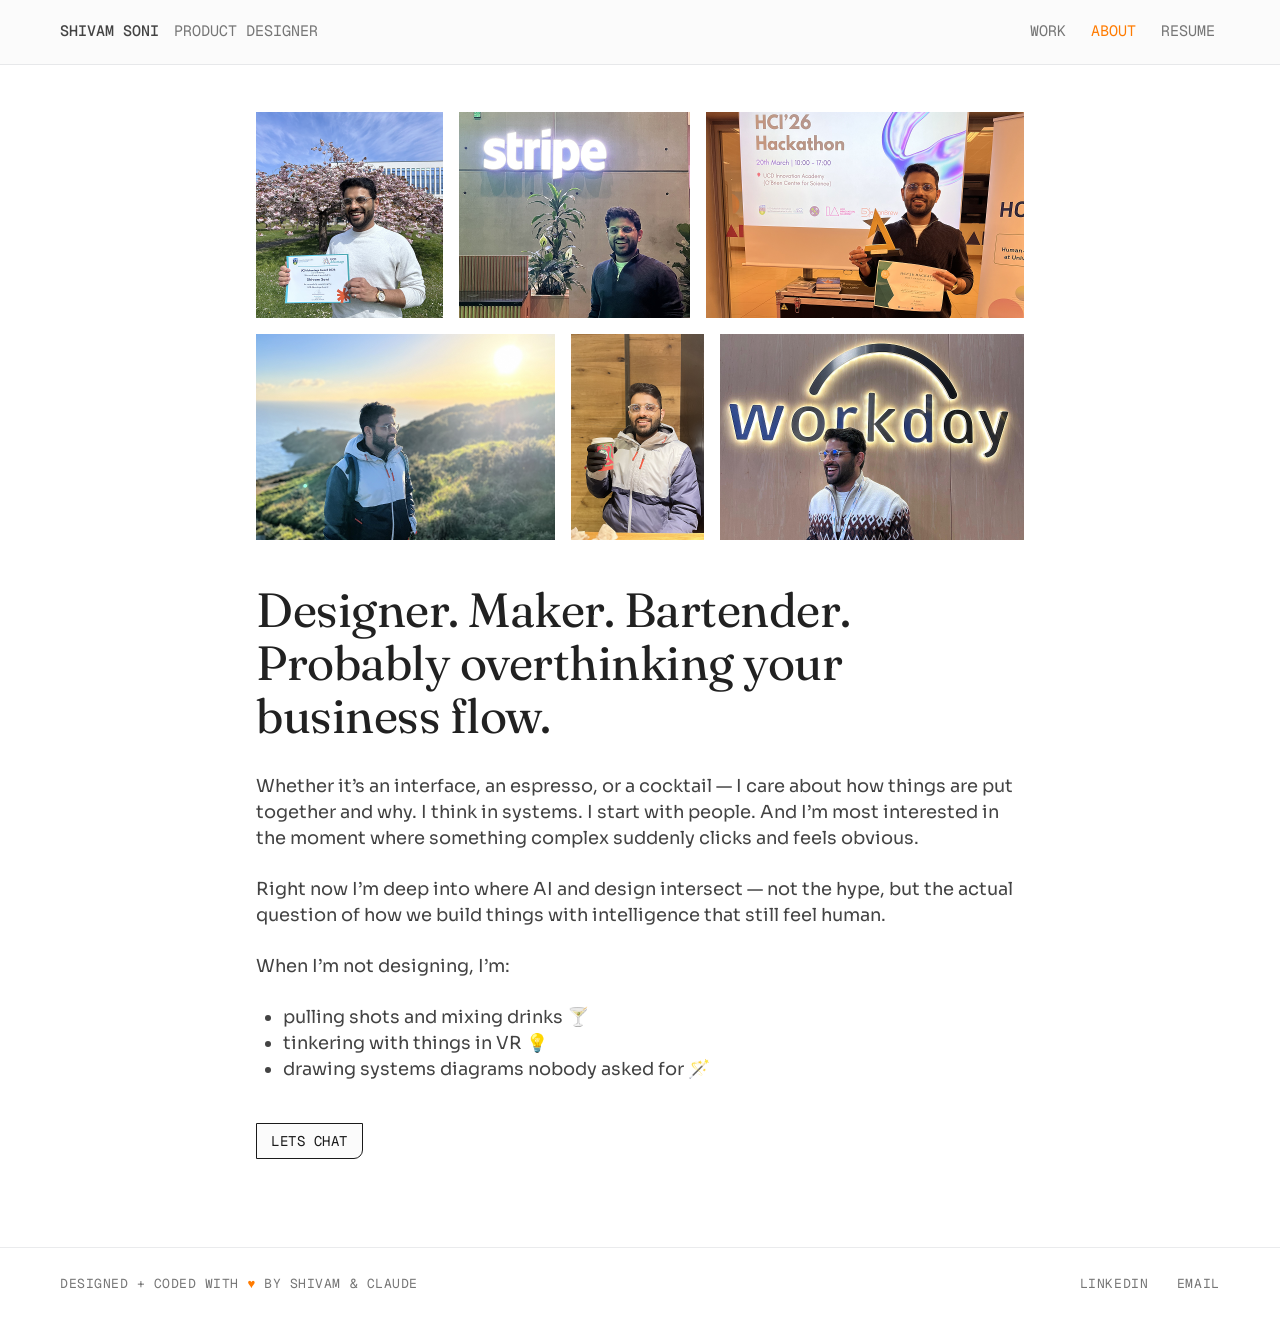
==== commit b48032da: "About: remove the divider rule above the photo bento Co-Authored-By: Claude Sonnet 5.5 <noreply@anth" ====
--- a/about.html
+++ b/about.html
@@ -26,7 +26,7 @@
   <link rel="preconnect" href="https://fonts.googleapis.com" />
   <link rel="preconnect" href="https://fonts.gstatic.com" crossorigin />
   <link href="https://fonts.googleapis.com/css2?family=Fraunces:opsz,wght@9..144,400;9..144,500;9..144,600&family=Mukta:wght@400;500;600;700&family=Sora:wght@400;600&family=Geist+Mono:wght@400;500&display=swap" rel="stylesheet" />
-  <link rel="stylesheet" href="assets/css/styles.css?v=20261002" />
+  <link rel="stylesheet" href="assets/css/styles.css?v=20261004" />
 </head>
 <body class="home about">
 
@@ -58,8 +58,6 @@
   <div class="home-layout">
     <main class="home-content">
       <div class="about-stack">
-
-        <hr class="about-divider" />
 
         <!-- ===== Photo bento ===== -->
         <section class="about-bento" aria-label="Moments">
--- a/assets/css/styles.css
+++ b/assets/css/styles.css
@@ -682,17 +682,19 @@
 
 /* ---- Work ---- */
 .hp-work { display: flex; flex-direction: column; gap: 60px; padding-top: 40px; }
+/* Each project is a grey card (Figma: grey-100 panel, 30px padding, 60px text/image gap) */
 .hp-case {
   display: flex;
   gap: 60px;
   align-items: flex-start;
+  padding: 30px;
+  background: var(--grey-100);
   text-decoration: none;
   color: inherit;
-  border-radius: 12px;
-  outline-offset: 8px;
+  outline-offset: 4px;
 }
 .hp-case__text {
-  flex: 642 1 0;
+  flex: 582 1 0;
   min-width: 0;
   display: flex;
   flex-direction: column;
@@ -713,16 +715,33 @@
   font-optical-sizing: auto;
   font-weight: 400;
   font-size: clamp(22px, 2.6vw, 34px);
-  line-height: 1.14;
+  line-height: 1.235;
   letter-spacing: -0.01em;
   color: var(--grey-900);
   margin: 0;
-  transition: color .2s ease;
+}
+/* Hover "underline reveal" on the inline title span (background-image technique,
+   not text-decoration). currentColor matches the text; box-decoration-break keeps
+   the underline continuous per line when the title wraps. */
+.hp-case__title-u {
+  background-image: linear-gradient(currentColor, currentColor);
+  background-repeat: no-repeat;
+  background-position: 0 90%;
+  background-size: 0 1.5px;
+  transition: background-size 0.583s cubic-bezier(0.16, 1, 0.2, 1);
+  box-decoration-break: clone;
+  -webkit-box-decoration-break: clone;
+}
+.hp-case:hover .hp-case__title-u,
+.hp-case:focus-visible .hp-case__title-u { background-size: 100% 1.5px; }
+@media (prefers-reduced-motion: reduce) {
+  .hp-case__title-u { transition: none; }
 }
 .hp-case__subtitle {
   font-family: var(--font-body);
+  font-weight: 300;
   font-size: clamp(14px, 1.15vw, 18px);
-  line-height: 1.45;
+  line-height: 1.667;
   color: var(--grey-700);
   margin: 0;
 }
@@ -738,11 +757,12 @@
 .hp-meta__col dd {
   margin: 0;
   font-family: var(--font-body);
-  font-size: clamp(14px, 1.15vw, 18px);
-  line-height: 1.33;
-  color: var(--grey-400);
-}
-.hp-case:hover .hp-case__title { color: var(--accent); }
+  font-size: clamp(14px, 1.15vw, 16px);
+  line-height: 24px;
+  color: var(--grey-500);
+}
+.hp-meta__col dd span { display: block; }
+.hp-meta__col dd span + span { margin-top: 2px; }
 .hp-case:focus-visible { outline: 2px solid var(--accent); }
 
 /* ---- Case media (single browser-mockup image supplied by the designer) ---- */
@@ -753,6 +773,9 @@
 /* Placeholder box until the mockup image is uploaded */
 .hp-case__media.is-missing { aspect-ratio: 1600 / 1000; background: var(--grey-100); }
 .hp-case__media.is-missing::after { min-height: 200px; }
+/* Agentic Design System card: a plain screen image (white, square top, 11.25px bottom corners) */
+.hp-case__media--screen { background: #fff; border-radius: 0 0 11.25px 11.25px; overflow: hidden; }
+.hp-case__media--screen img { aspect-ratio: 900 / 371; object-fit: cover; }
 
 /* Stack to a single column on tablet + mobile; laptop mockup goes on top */
 @media (max-width: 1279px) {
@@ -768,6 +791,7 @@
 @media (max-width: 640px) {
   /* Meta columns shrink so Role + Timeline still sit side by side on phones */
   .hp-meta__col { width: auto; min-width: 108px; }
+  .hp-case { padding: 20px; }
 }
 
 /* ========================================================= ANIMATION */
@@ -1196,7 +1220,6 @@
 body.about .home-layout { padding-top: 47px; padding-bottom: 48px; }
 
 .about-stack { display: flex; flex-direction: column; gap: 44px; width: 100%; }
-.about-divider { border: 0; border-top: 1px solid var(--hairline); margin: 0; width: 100%; }
 
 /* Photo bento — 768 × 428, two rows of three (widths per Figma). */
 .about-bento {
@@ -1279,7 +1302,6 @@
   .about-bento { aspect-ratio: auto; }
   .about-bento__row { height: 150px; flex: 0 0 auto; gap: 4px; }
   .about-bento { gap: 8px; }
-  .about-divider { display: none; }
 }
 
 /* =====================================================================
@@ -1327,8 +1349,51 @@
 .sa .sa-split__text .body:last-child { margin-bottom: 0; }
 .sa .asset-slot.is-missing.sa-split__media::after { min-height: 320px; }
 
-/* ---- Hero image: square corners, no stroke (Figma) ---------------- */
-.sa .hero__image:has(img) { border: 0; border-radius: 0; }
+/* ---- Hero stage: animated shader gradient + laptop mockup ---------- *
+ * Container clips the canvas; mockup (transparent PNG) sits on top so the
+ * moving gradient shows around and behind it. Square corners (match Figma).
+ * aspect-ratio matches the mockup so the laptop lands exactly as before.
+ * Un-scoped so it works in the Sahayya hero AND the home Sahayya card. */
+.sa-hero-stage {
+  position: relative;
+  overflow: hidden;
+  aspect-ratio: 2051 / 1426;
+  margin: 8px 0 40px;
+}
+.sa-hero-stage__canvas {
+  position: absolute;
+  inset: 0;
+  width: 100%;
+  height: 100%;
+  z-index: 0;
+  display: block;
+  pointer-events: none;                 /* never blocks clicks */
+  /* Fallback shown until WebGPU starts, and if it's unsupported.
+     Matches the Figma gradient palette. */
+  background: linear-gradient(135deg, #d7ddef 0%, #f5f5f5 50%, #d1cbfd 100%);
+}
+.sa-hero-stage__mockup {
+  position: relative;
+  z-index: 1;
+  display: block;
+  width: 100%;
+  height: auto;                         /* preserve aspect; no distortion */
+}
+/* In the home project card the stage has no extra vertical margin. */
+.hp-case__media .sa-hero-stage { margin: 0; }
+/* Home card hover: only the mockup zooms 5%; the shader canvas stays still.
+   The stage's overflow:hidden clips the zoomed image to the container. */
+.hp-case__media .sa-hero-stage__mockup {
+  transform: scale(1);
+  transform-origin: center center;
+  transition: transform 0.6s cubic-bezier(0.16, 1, 0.2, 1);
+  will-change: transform;
+}
+.hp-case:hover .hp-case__media .sa-hero-stage__mockup,
+.hp-case:focus-visible .hp-case__media .sa-hero-stage__mockup { transform: scale(1.05); }
+@media (prefers-reduced-motion: reduce) {
+  .hp-case__media .sa-hero-stage__mockup { transition: none; }
+}
 
 /* ---- Full-width screenshots --------------------------------------- */
 .sa .asset-slot.is-missing.sa-shot::after { min-height: 300px; }
@@ -1382,3 +1447,278 @@
   .sa .sa-note__num, .sa .sa-lesson__num { font-size: 46px; }
   .sa .sa-split__media:has(img), .sa .sa-shot:has(img) { padding: 16px; }
 }
+
+
+/* =====================================================================
+   Agentic Design Systems (Figma node 728:6952) — reuses the case-study kit
+   (body.kf) and the grey-panel screenshots (.sa-shot). Adds the Setup cards
+   and the 3-up Impact block. Scoped to body.ag so no other page is affected.
+   Spacing follows the Figma frame: 60px between sections, 30px body leading.
+   ===================================================================== */
+
+/* Section rhythm: 60px gap. flow-root keeps a panel's bottom margin inside the
+   section (Figma: 20px panel padding + 60px gap = 80px before the next title). */
+.ag .section { margin-bottom: 60px; display: flow-root; }
+.ag .section:last-child { margin-bottom: 0; }
+
+/* Body copy: Sora Light 18 / 30 (Figma "Body Regular 22") */
+.ag .body { line-height: 30px; margin: 0 0 20px; }
+
+/* Hero header (Figma): eyebrow 22.5 / title 48 (59px line box, -0.01em) / subtitle 24/32,
+   with 10px eyebrow→title, 20px title→subtitle and 32px subtitle→image gaps. */
+.ag .eyebrow { margin: 0 0 10px; }
+.ag .hero__title { line-height: 1.229; letter-spacing: -0.01em; margin: 0 0 20px; }
+.ag .hero__subtitle { margin: 0 0 32px; }
+/* Hero image: plain square-cornered slot */
+.ag .hero__image { margin: 0; }
+.ag .hero__image:has(img) { border: 0; border-radius: 0; }
+.ag .hero__image.is-missing { aspect-ratio: 1026 / 526; }
+.ag .asset-slot.is-missing.hero__image::after { min-height: 100%; height: 100%; }
+
+/* Screenshot panels: 40px above (20 frame gap + 20 inset), 20px below */
+.ag .sa-shot { margin: 40px 0 20px; }
+
+/* ---- Setup cards ---------------------------------------------------- */
+.ag-cards {
+  list-style: none;
+  margin: 40px 0 0;
+  padding: 0;
+  display: grid;
+  grid-template-columns: repeat(3, minmax(0, 1fr));
+  gap: 32px;
+}
+.ag-card {
+  display: flex;
+  flex-direction: column;
+  gap: 20px;
+  padding: 15px;
+  background: var(--grey-100);
+  border: 1px solid #ededed;
+  border-radius: 10px;
+}
+.ag-card__icon { width: 40px; height: 40px; flex: 0 0 auto; display: block; }
+.ag-card__text { display: flex; flex-direction: column; gap: 10px; }
+.ag-card__title {
+  font-family: var(--font-body);
+  font-weight: 600;
+  font-size: 22px;
+  line-height: 28px;
+  color: var(--grey-700);
+  margin: 0;
+}
+.ag-card__desc {
+  font-family: var(--font-body);
+  font-weight: 300;
+  font-size: 18px;
+  line-height: 30px;
+  color: var(--grey-600);
+  margin: 0;
+}
+
+/* ---- Impact: three numbered columns -------------------------------- */
+.ag-lessons {
+  display: grid;
+  grid-template-columns: repeat(3, minmax(0, 1fr));
+  gap: 20px;
+  margin: 0;
+}
+.ag-lesson {
+  display: flex;
+  flex-direction: column;
+  gap: 40px;
+  padding: 40px 0;
+  color: var(--grey-700);
+}
+.ag-lesson__num {
+  display: block;
+  font-family: var(--font-body);
+  font-weight: 600;
+  font-size: 60px;
+  line-height: 1.2667;        /* Figma text box is 76px tall at 60px */
+}
+.ag-lesson__text { display: flex; flex-direction: column; gap: 10px; }
+.ag-lesson__title,
+.ag-lesson__desc {
+  font-family: var(--font-body);
+  font-size: 22px;
+  line-height: 32px;
+  margin: 0;
+}
+.ag-lesson__title { font-weight: 600; }
+.ag-lesson__desc { font-weight: 300; }
+
+/* ---- Banner: "Try the agent yourself" (Figma 746:10086 / mobile 746:10113) ---- */
+.ag-banner {
+  display: flex;
+  flex-direction: column;
+  align-items: flex-start;
+  gap: 24px;
+  padding: 20px;
+  margin: 0 0 60px;
+  background: var(--grey-200);
+  border: 1px solid var(--grey-300);
+}
+.ag-banner:last-child { margin-bottom: 0; }
+.ag-banner__text { display: flex; flex-direction: column; gap: 7px; width: 100%; }
+.ag-banner__title {
+  font-family: var(--font-display);
+  font-optical-sizing: auto;
+  font-weight: 400;
+  font-size: 24px;
+  line-height: 1.229;
+  color: var(--grey-800);
+  margin: 0;
+}
+/* "agent" is set larger than the rest of the title (Figma: 28px vs 24px) */
+.ag-banner__em { font-size: 28px; }
+.ag-banner__desc {
+  font-family: var(--font-body);
+  font-weight: 300;
+  font-size: 20px;
+  line-height: 30px;
+  color: var(--grey-700);
+  margin: 0;
+}
+.ag-banner__btn {
+  display: inline-flex;
+  align-items: center;
+  gap: 10px;
+  padding: 10px 16px;
+  background: var(--grey-900);
+  color: var(--grey-40);
+  font-family: var(--font-mono);
+  font-size: 18px;
+  line-height: 22px;
+  text-transform: uppercase;
+  text-decoration: none;
+  transition: background .18s ease, color .18s ease;
+}
+.ag-banner__icon { width: 21px; height: 21px; flex: 0 0 auto; display: block; object-fit: contain; }
+.ag-banner__btn:hover { background: var(--grey-40); color: var(--grey-900); box-shadow: inset 0 0 0 1px var(--grey-900); }
+.ag-banner__btn:focus-visible { outline: 2px solid var(--accent); outline-offset: 3px; }
+@media (prefers-reduced-motion: reduce) { .ag-banner__btn { transition: none; } }
+
+/* ---- Stacked layout (large phones / small tablets) ---- */
+@media (max-width: 760px) {
+  .ag-cards { grid-template-columns: 1fr; gap: 20px; }
+  .ag-lessons { grid-template-columns: 1fr; gap: 15px; }
+  .ag-lesson { padding: 10px 0; gap: 20px; }
+}
+
+/* ---- Phone (Figma "Home Page - Mobile", 390 wide) ---- */
+@media (max-width: 640px) {
+  .ag .section { margin-bottom: 25px; }
+  .ag .section__title { font-size: 24px; line-height: 34px; letter-spacing: -1.04px; margin: 0 0 15px; }
+  .ag .body { font-weight: 400; font-size: 14px; line-height: 24px; letter-spacing: 0.07px; color: var(--grey-600); margin: 0 0 15px; }
+
+  /* hero header */
+  .ag .hero__title { font-size: 24px; letter-spacing: -0.24px; margin: 0 0 20px; }
+  .ag .hero__subtitle { font-size: 18px; line-height: 28px; color: var(--grey-600); margin: 0 0 20px; }
+  .hero__video, .hero__fallback { aspect-ratio: 350 / 218; }
+  .ag .hero__image.is-missing { aspect-ratio: 350 / 218; }
+
+  /* image panels: 5px inset, 20px above / 5px below */
+  .ag .sa-shot { margin: 20px 0 5px; }
+  .ag .sa-shot:has(img) { padding: 5px; }
+
+  /* Setup cards */
+  .ag-cards { margin-top: 15px; }
+  .ag-card__title { font-size: 18px; color: var(--grey-600); }
+  .ag-card__desc { font-size: 14px; line-height: 24px; letter-spacing: 0.07px; }
+
+  /* Learning columns */
+  .ag-lessons { margin-top: 0; }
+  .ag-lesson { color: var(--grey-600); }
+  .ag-lesson__num { font-size: 40px; line-height: 1.25; }
+  .ag-lesson__title { font-size: 18px; line-height: 32px; }
+  .ag-lesson__desc { font-weight: 400; font-size: 14px; line-height: 24px; letter-spacing: 0.07px; }
+
+  /* banner */
+  .ag-banner { padding: 10px; gap: 18px; margin-bottom: 25px; }
+  .ag-banner__title { font-size: 22px; }
+  .ag-banner__em { font-size: inherit; }
+  .ag-banner__desc { font-size: 16px; line-height: 22px; }
+  .ag-banner__btn { padding: 10.08px 14.4px; gap: 7.2px; font-size: 12.96px; line-height: 15.84px; }
+  .ag-banner__icon { width: 15.12px; height: 15.12px; }
+}
+
+/* Hero video (silent autoplay loop): fills the Figma 1026 x 526 slot, cropped to fit */
+.ag .hero__image:has(video), .ag .hero__image.has-fallback { border: 0; border-radius: 0; background: transparent; }
+.hero__video { display: block; width: 100%; aspect-ratio: 1026 / 526; object-fit: cover; }
+.asset-slot.is-missing video { display: none; }
+.hero__fallback { display: block; width: 100%; aspect-ratio: 1026 / 526; object-fit: cover; }
+.hero__fallback[hidden], .hero__video[hidden] { display: none; }
+@media (max-width: 640px) { .hero__video, .hero__fallback { aspect-ratio: 350 / 218; } }  /* after the base rule above, so it wins */
+
+/* ---- Hero video controls: slim dark bar (matches the banner button), flush at the bottom ---- */
+.vc {
+  position: absolute;
+  left: 0; right: 0; bottom: 0;
+  z-index: 2;
+  display: flex;
+  align-items: center;
+  gap: 4px;
+  height: 44px;
+  padding-right: 6px;
+  background: rgba(26, 26, 26, 0.88);
+  color: var(--grey-40);
+}
+.vc[hidden] { display: none; }
+.vc__btn {
+  flex: 0 0 auto;
+  display: grid;
+  place-items: center;
+  width: 44px;
+  height: 44px;
+  padding: 0;
+  background: none;
+  border: 0;
+  color: inherit;
+  cursor: pointer;
+  transition: background .18s ease, color .18s ease;
+}
+.vc__btn:hover { background: var(--grey-40); color: var(--grey-900); }
+.vc__btn:focus-visible, .vc__seek:focus-visible { outline: 2px solid var(--accent); outline-offset: -2px; }
+.vc__icon { display: none; width: 24px; height: 24px; }
+.vc[data-state="paused"]  .vc__icon--play,
+.vc[data-state="playing"] .vc__icon--pause,
+.vc[data-state="ended"]   .vc__icon--replay,
+.vc[data-muted="true"]    .vc__icon--mute,
+.vc[data-muted="false"]   .vc__icon--volume { display: block; }
+.vc__time {
+  flex: 0 0 auto;
+  min-width: 9ch;
+  text-align: right;
+  font-family: var(--font-mono);
+  font-size: 13px;
+  line-height: 1;
+  letter-spacing: .02em;
+  font-variant-numeric: tabular-nums;
+}
+.hero__video { cursor: pointer; }
+
+/* timeline */
+.vc__seek {
+  --p: 0%;
+  flex: 1 1 auto;
+  min-width: 0;
+  height: 24px;
+  margin: 0 8px;
+  background: transparent;
+  cursor: pointer;
+  -webkit-appearance: none;
+  appearance: none;
+}
+.vc__seek::-webkit-slider-runnable-track { height: 2px; background: linear-gradient(to right, var(--grey-40) var(--p), rgba(251, 251, 251, .35) var(--p)); }
+.vc__seek::-moz-range-track { height: 2px; background: rgba(251, 251, 251, .35); }
+.vc__seek::-moz-range-progress { height: 2px; background: var(--grey-40); }
+.vc__seek::-webkit-slider-thumb { -webkit-appearance: none; width: 10px; height: 10px; margin-top: -4px; background: var(--grey-40); border: 0; border-radius: 0; }
+.vc__seek::-moz-range-thumb { width: 10px; height: 10px; background: var(--grey-40); border: 0; border-radius: 0; }
+
+@media (max-width: 640px) {
+  .vc { height: 40px; padding-right: 4px; }
+  .vc__btn { width: 40px; height: 40px; }
+  .vc__time { font-size: 12px; min-width: 8ch; }
+  .vc__seek { margin: 0 6px; }
+}
+@media (prefers-reduced-motion: reduce) { .vc__btn { transition: none; } }
